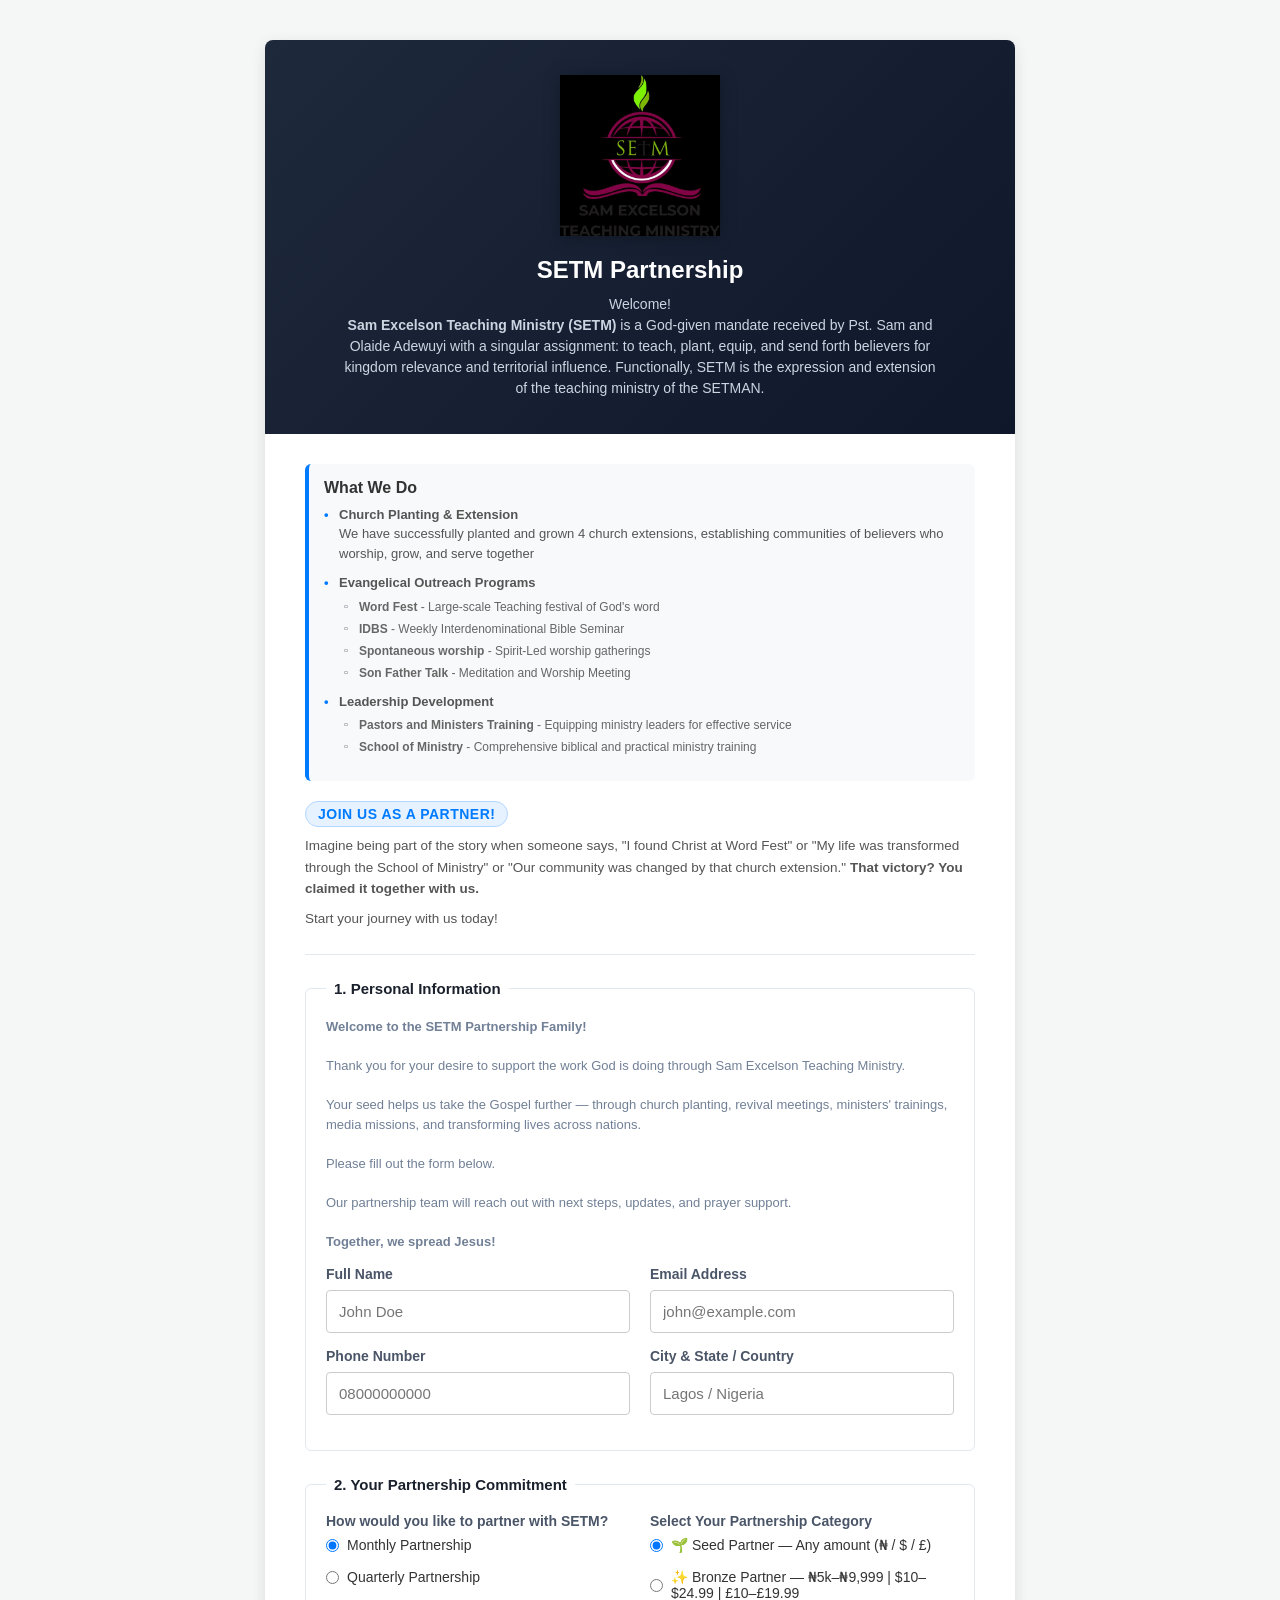
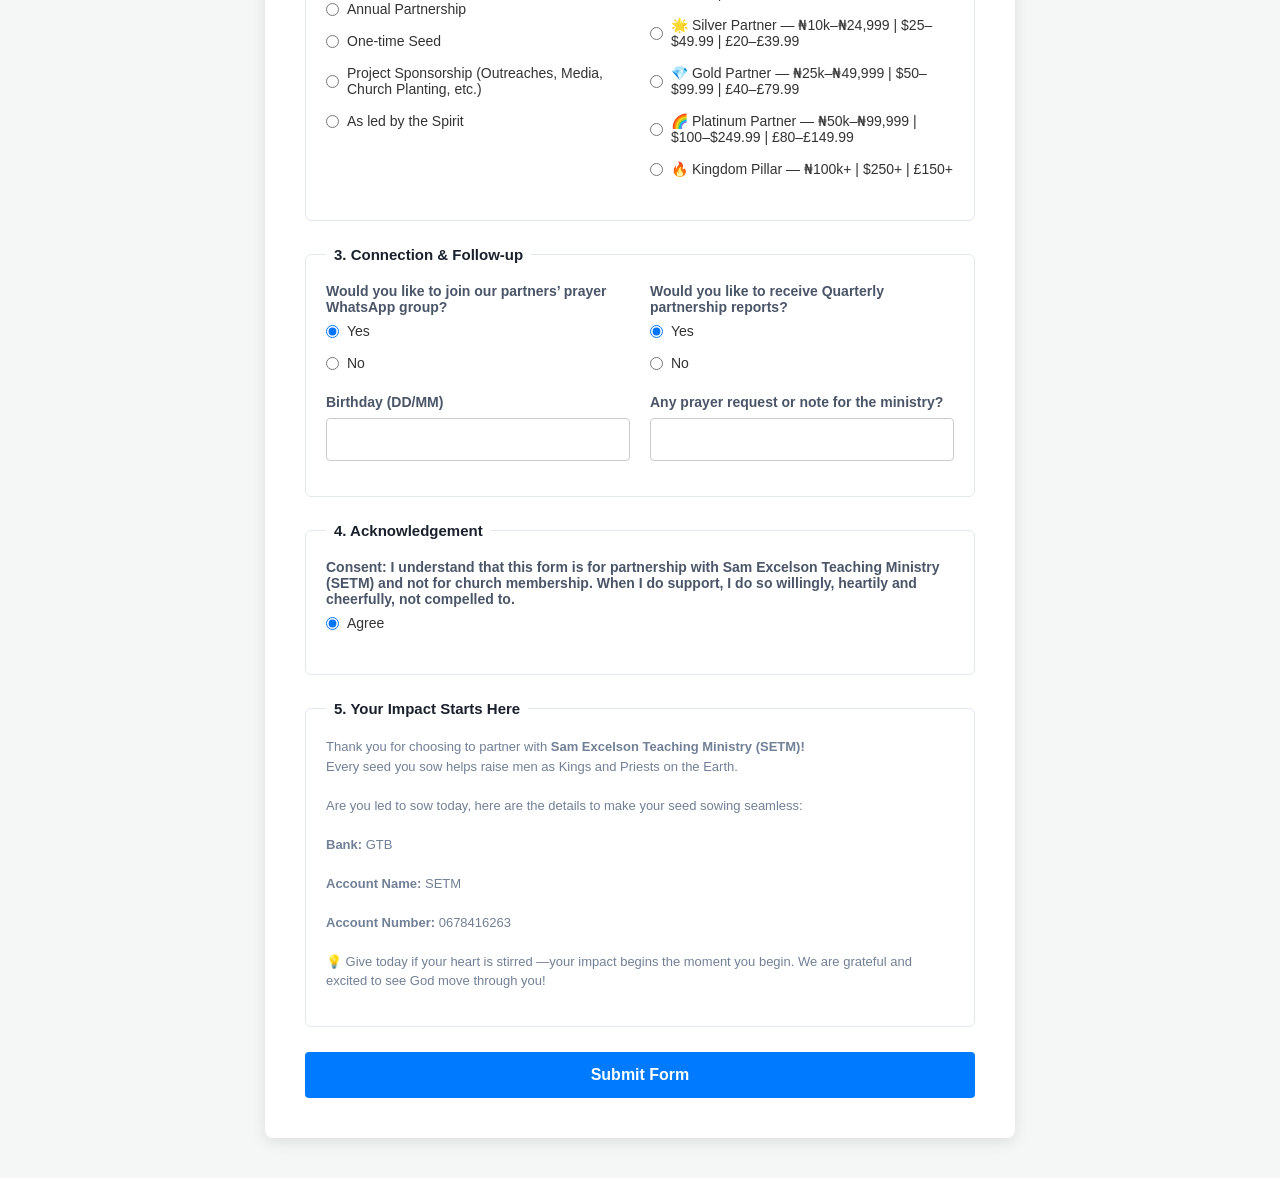
==== index.html @ a0354e4e "first commit" ====
<!DOCTYPE html>
<html lang="en">
<head>
    <meta charset="UTF-8">
    <meta name="viewport" content="width=device-width, initial-scale=1.0">
    <title>SETM Partnership Portal</title>
    <link rel="stylesheet" href="style.css">
</head>
<body>
    <div class="form-container">

        <div class="sleek-header-band">
            <!-- Added Logo Container Starts Here -->
            <div class="logo-container">
                <!-- Replace 'logo.png' with your actual image path or online image link -->
                <img src="logo.jpeg" alt="Church Logo" class="form-logo">
            </div>
            <!-- Added Logo Container Ends Here -->
            <!-- <div class="form-header"> -->
            <h2>SETM Partnership</h2>
            <p class="header-intro">Welcome!<br>
                <b>Sam Excelson Teaching Ministry (SETM)</b> is a God-given mandate received by Pst. Sam and Olaide Adewuyi with a singular assignment: to teach, plant, equip, and send forth believers for kingdom relevance and territorial influence. Functionally, SETM is the expression and extension of the teaching ministry of the SETMAN.
            </p>
        </div>
        <div class="form-body-content">
                <!-- Added What We Do Section Starts Here -->
            <div class="what-we-do">
                <h3>What We Do</h3>
                <ul>
                    <li><strong>Church Planting & Extension</strong>
                    <div>
                        We have successfully planted and grown 4 church extensions, establishing communities of believers who worship, grow, and serve together
                    </div>
                    </li>
                    <li><strong>Evangelical Outreach Programs</strong>
                        <ul class="sub-list">
                            <li><b>Word Fest</b> - Large-scale Teaching festival of God's word</li>
                            <li><strong>IDBS</strong> - Weekly Interdenominational Bible Seminar</li>
                            <li><strong>Spontaneous worship</strong> - Spirit-Led worship gatherings</li>
                            <li><strong>Son Father Talk</strong> - Meditation and Worship Meeting</li>
                        </ul>
                    </li>
                    <li><strong>Leadership Development</strong>
                        <ul class="sub-list">
                            <li><strong>Pastors and Ministers Training</strong> - Equipping ministry leaders for effective service</li>
                            <li><strong>School of Ministry</strong> - Comprehensive biblical and practical ministry training</li>
                        </ul>
                    </li>
                </ul>
            </div>
                <!-- Added What We Do Section Ends Here -->
            <div class="join-us-section">
                <div class="join-us-title-container">
                    <h3>Join Us as a Partner!</h3>
                </div>
                <p>Imagine being part of the story when someone says, "I found Christ at Word Fest" or "My life was transformed through the School of Ministry" or "Our community was changed by that church extension." <strong>That victory? You claimed it together with us.</strong>
                </p>
                <p>Start your journey with us today!</p>
            </div>

            <hr class="header-divider">


            <!-- Form Starts Here with Sections -->
            <form id="submissionForm">
                
                <!-- SECTION 1: Personal Details -->
                <fieldset class="form-section">
                    <legend class="section-title">1. Personal Information</legend>
                    <p class="section-desc">
                        <strong>Welcome to the SETM Partnership Family!</strong><br><br>

                        Thank you for your desire to support the work God is doing through Sam Excelson Teaching Ministry.<br><br>

                        Your seed helps us take the Gospel further — through church planting, revival meetings, ministers' trainings, media missions, and transforming lives across nations.<br><br>


                        Please fill out the form below.<br><br>

                        Our partnership team will reach out with next steps, updates, and prayer support.<br><br>

                        <strong>Together, we spread Jesus!</strong>
                    </p>
                    
                    <div class="form-row-group">
                        <div class="form-group">
                            <label for="name">Full Name</label>
                            <input type="text" id="name" required placeholder="John Doe">
                        </div>
                        
                        <div class="form-group">
                            <label for="email">Email Address</label>
                            <input type="email" id="email" required placeholder="john@example.com">
                        </div>
                    </div>
                    <div class="form-row-group">
                        <div class="form-group">
                            <label for="phone">Phone Number</label>
                            <input type="tel" id="phone" required placeholder="08000000000">
                        </div>
                        
                        <div class="form-group">
                            <label for="city">City & State / Country</label>
                            <input type="text" id="city" required placeholder="Lagos / Nigeria">
                        </div>
                    </div>
                </fieldset>

                <!-- SECTION 2: Preferences -->
                <fieldset class="form-section">
                    <legend class="section-title">2. Your Partnership Commitment</legend>
                    <!-- <p class="section-desc">Help us categorize your inquiry. Choosing the correct topic flags your ticket to the right department immediately to avoid delays.</p> -->
                    
                    <div class="form-row-group">
                        <div class="form-group">
                            <label>How would you like to partner with SETM?</label>
                            <div class="radio-group">
                                <label class="radio-label">
                                    <input type="radio" name="partnerWithSETM" value="Monthly Partnership" checked>
                                    Monthly Partnership
                                </label>
                                <label class="radio-label">
                                    <input type="radio" name="partnerWithSETM" value="Quarterly Partnership">
                                    Quarterly Partnership
                                </label>
                                <label class="radio-label">
                                    <input type="radio" name="partnerWithSETM" value="Annual Partnership">
                                    Annual Partnership
                                </label>
                                <label class="radio-label">
                                    <input type="radio" name="partnerWithSETM" value="One-time Seed">
                                    One-time Seed
                                </label>
                                <label class="radio-label">
                                    <input type="radio" name="partnerWithSETM" value="Project Sponsorship (Outreaches, Media, Church Planting, etc.)">
                                    Project Sponsorship (Outreaches, Media, Church Planting, etc.)
                                </label>
                                <label class="radio-label">
                                    <input type="radio" name="partnerWithSETM" value="As led by the Spirit">
                                    As led by the Spirit
                                </label>
                            </div>
                        </div>

                        <div class="form-group">
                            <label>Select Your Partnership Category</label>
                            <div class="radio-group">
                                <label class="radio-label">
                                    <input type="radio" name="partnerCategory" value="Seed Partner — Any amount (₦ / $ / £)" checked>
                                    🌱 Seed Partner — Any amount (₦ / $ / £)
                                </label>
                                <label class="radio-label">
                                    <input type="radio" name="partnerCategory" value="Bronze Partner — ₦5k–₦9,999 | $10–$24.99 | £10–£19.99">
                                    ✨ Bronze Partner — ₦5k–₦9,999 | $10–$24.99 | £10–£19.99
                                </label>
                                <label class="radio-label">
                                    <input type="radio" name="partnerCategory" value="Silver Partner — ₦10k–₦24,999 | $25–$49.99 | £20–£39.99">
                                    🌟 Silver Partner — ₦10k–₦24,999 | $25–$49.99 | £20–£39.99
                                </label>
                                <label class="radio-label">
                                    <input type="radio" name="partnerCategory" value="Gold Partner — ₦25k–₦49,999 | $50–$99.99 | £40–£79.99">
                                    💎 Gold Partner — ₦25k–₦49,999 | $50–$99.99 | £40–£79.99
                                </label>
                                <label class="radio-label">
                                    <input type="radio" name="partnerCategory" value="Platinum Partner — ₦50k–₦99,999 | $100–$249.99 | £80–£149.99">
                                    🌈 Platinum Partner — ₦50k–₦99,999 | $100–$249.99 | £80–£149.99
                                </label>
                                <label class="radio-label">
                                    <input type="radio" name="partnerCategory" value="Kingdom Pillar — ₦100k+ | $250+ | £150+">
                                    🔥 Kingdom Pillar — ₦100k+ | $250+ | £150+
                                </label>
                            </div>
                        </div>
                        
                        <!-- <div class="form-group">
                            <label for="topic">Submission Topic</label>
                            <select id="topic" required>
                                <option value="" disabled selected>Select a topic</option>
                                <option value="General Feedback">General Feedback</option>
                                <option value="Technical Support">Technical Support</option>
                                <option value="Content Contribution">Content Contribution</option>
                            </select>
                        </div> -->
                    </div>
                </fieldset>

                <!-- SECTION 3: Content -->
                <fieldset class="form-section">
                    <legend class="section-title">3. Connection & Follow-up</legend>
                    <!-- <p class="section-desc">Provide as many specific details as possible below. Include error codes, step-by-step logs, or full descriptions so our team can help you efficiently.</p> -->
                    
                    <!-- <div class="form-group">
                        <label for="message">Message / Details</label>
                        <textarea id="message" rows="5" required placeholder="Type your details here..."></textarea>
                    </div> -->
                    <div class="form-row-group">
                        <div class="form-group">
                            <label>Would you like to join our partners’ prayer WhatsApp group?</label>
                            <div class="radio-group">
                                <label class="radio-label">
                                    <input type="radio" name="joinWhatsapp" value="Yes" checked>
                                    Yes
                                </label>
                                <label class="radio-label">
                                    <input type="radio" name="joinWhatsapp" value="No">
                                    No
                                </label>
                            </div>
                        </div>

                        <div class="form-group">
                            <label>Would you like to receive Quarterly partnership reports?</label>
                            <div class="radio-group">
                                <label class="radio-label">
                                    <input type="radio" name="QuarterlyReports" value="Yes" checked>
                                    Yes
                                </label>
                                <label class="radio-label">
                                    <input type="radio" name="QuarterlyReports" value="No">
                                    No
                                </label>
                            </div>
                        </div>
                    </div>
                    <div class="form-row-group">
                        <div class="form-group">
                            <label for="birthday">Birthday (DD/MM)</label>
                            <input type="text" id="birthday" required placeholder="">
                        </div>
                        
                        <div class="form-group">
                            <label for="prayerrequest">Any prayer request or note for the ministry?</label>
                            <input type="text" id="prayerrequest" required placeholder="">
                        </div>
                    </div>
                </fieldset>

                <fieldset class="form-section">
                    <legend class="section-title">4. Acknowledgement</legend>
                    <!-- <p class="section-desc">Provide as many specific details as possible below. Include error codes, step-by-step logs, or full descriptions so our team can help you efficiently.</p> -->
                    
                    <!-- <div class="form-group">
                        <label for="message">Message / Details</label>
                        <textarea id="message" rows="5" required placeholder="Type your details here..."></textarea>
                    </div> -->
                    <!-- <div class="form-row-group"> -->
                    <div class="form-group">
                        <label><strong>Consent:</strong>
                            I understand that this form is for partnership with Sam Excelson Teaching Ministry (SETM) and not for church membership. When I do support, I do so willingly, heartily and cheerfully, not compelled to.
                        </label>
                        <div class="radio-group">
                            <label class="radio-label">
                                <input type="radio" name="consent" value="Agree" checked>
                                Agree
                            </label>
                        </div>
                    </div>
                    <!-- </div> -->
                </fieldset>

                <fieldset class="form-section">
                    <legend class="section-title">5. Your Impact Starts Here</legend>
                    <p class="section-desc">
                        Thank you for choosing to partner with <strong>Sam Excelson Teaching Ministry (SETM)!</strong><br>
                        Every seed you sow helps raise men as Kings and Priests on the Earth.<br><br>


                        Are you led to sow today, here are the details to make your seed sowing seamless:<br><br>


                        <strong>Bank:</strong> GTB<br><br>

                        <strong>Account Name:</strong> SETM<br><br>

                        <strong>Account Number:</strong> 0678416263<br><br>


                        💡 Give today if your heart is stirred —your impact begins the moment you begin. We are grateful and excited to see God move through you!
                    </p>
                    
                    <!-- <div class="form-group">
                        <label for="message">Message / Details</label>
                        <textarea id="message" rows="5" required placeholder="Type your details here..."></textarea>
                    </div> -->
                </fieldset>
                
                <button type="submit" id="submitBtn" class="submit-btn">Submit Form</button>
            </form>
        </div>
    </div>
    <script src="script.js"></script>
</body>
</html>
---- style.css ----
* {
    box-sizing: border-box;
    margin: 0;
    padding: 0;
    font-family: 'Segoe UI', Tahoma, Geneva, Verdana, sans-serif;
}

body {
    background-color: #f4f7f6;
    display: flex;
    justify-content: center;
    align-items: center;
    min-height: 100vh;
    padding: 40px 20px;
}

.form-container {
    background-color: #ffffff;
    border-radius: 8px;
    box-shadow: 0 4px 15px rgba(0, 0, 0, 0.1);
    width: 100%;
    max-width: 750px;
    overflow: hidden; /* Essential: keeps background corners locked within border radius */
}

/* --- NEW: Sleek Full Width Header Band Styles --- */
.sleek-header-band {
    background: linear-gradient(135deg, #1e293b 0%, #0f172a 100%); /* Elegant Dark Slate/Blue mix */
    padding: 35px 40px;
    text-align: center;
    color: #ffffff;
}

.logo-container {
    display: flex;
    justify-content: center;
    align-items: center;
    margin-bottom: 20px;
    width: 100%;
}

.form-logo {
    max-width: 160px;
    height: auto;
    object-fit: contain;
    /* Optional look: adds high-contrast separation if your logo has dark background colors */
    filter: drop-shadow(0px 2px 8px rgba(0,0,0,0.3)); 
}

.sleek-header-band h2 {
    color: #ffffff;
    font-size: 24px;
    font-weight: 700;
    margin-bottom: 10px;
}

.header-intro {
    color: #cbd5e1; /* Smooth light grey text contrast */
    font-size: 14px;
    line-height: 1.5;
    max-width: 600px;
    margin: 0 auto;
}

/* Form Body Wrapper for proper layout padding */
.form-body-content {
    padding: 30px 40px 40px 40px;
}

/* Divider adjustment */
.header-divider {
    border: 0;
    height: 1px;
    background: #e2e8f0;
    margin-top: 25px;
    margin-bottom: 25px;
}

/* Rest of your existing list layouts */
.what-we-do {
    background-color: #f8f9fa;
    padding: 15px;
    border-radius: 6px;
    border-left: 4px solid #007bff;
    text-align: left;
}

.what-we-do h3 {
    font-size: 16px;
    color: #333333;
    margin-bottom: 8px;
    font-weight: 700;
}

.what-we-do ul {
    list-style-type: none;
}

.what-we-do li {
    font-size: 13px;
    line-height: 1.5;
    color: #555555;
    margin-bottom: 10px;
    position: relative;
    padding-left: 15px;
}

.what-we-do li::before {
    content: "•";
    color: #007bff;
    font-weight: bold;
    position: absolute;
    left: 0;
    top: 0;
}

.sub-list {
    margin-top: 5px;
    margin-left: 5px;
}

.sub-list li {
    font-size: 12px;
    color: #666666;
    margin-bottom: 4px;
    padding-left: 15px;
}

.sub-list li::before {
    content: "▫";
    color: #6c757d;
    font-size: 11px;
}

.join-us-section {
    margin-top: 20px;
    text-align: left;
}

.join-us-section h3 {
    font-size: 14px;
    background-color: #e6f2ff;
    color: #007bff;
    font-weight: bold;
    padding: 4px 12px;
    border-radius: 20px;
    border: 1px solid #b3d7ff;
    text-transform: uppercase;
    letter-spacing: 0.5px;
    display: inline-block;
}

.join-us-section p {
    font-size: 13.5px;
    line-height: 1.6;
    color: #555555;
    text-align: left;
    margin-top: 8px;
}

/* Sections Layout panels */
.form-section {
    border: 1px solid #e2e8f0;
    border-radius: 6px;
    padding: 20px;
    margin-bottom: 25px;
    background-color: #fff;
}

.section-title {
    font-size: 15px;
    font-weight: bold;
    color: #1a202c;
    padding: 0 8px;
}

.section-desc {
    font-size: 13px;
    color: #718096;
    margin-bottom: 15px;
    line-height: 1.5;
}

.form-group {
    margin-bottom: 15px;
}

label {
    display: block;
    margin-bottom: 8px;
    color: #4a5568;
    font-weight: 600;
    font-size: 14px;
}

input[type="text"],
input[type="email"],
input[type="tel"],
select,
textarea {
    width: 100%;
    padding: 12px;
    border: 1px solid #cccccc;
    border-radius: 4px;
    font-size: 15px;
    color: #333333;
    transition: border-color 0.3s ease;
}

input:focus,
select:focus,
textarea:focus {
    outline: none;
    border-color: #007bff;
}

textarea {
    resize: vertical;
}

@media (min-width: 600px) {
    .form-row-group {
        display: flex;
        gap: 20px;
    }
    .form-row-group .form-group {
        flex: 1;
    }
}

.radio-group {
    display: flex;
    flex-direction: column;
    gap: 8px;
    margin-top: 5px;
}

.radio-label {
    display: flex;
    align-items: center;
    gap: 8px;
    font-weight: normal;
    font-size: 14px;
    color: #333333;
    cursor: pointer;
}

.submit-btn {
    width: 100%;
    background-color: #007bff;
    color: white;
    padding: 14px;
    border: none;
    border-radius: 4px;
    font-size: 16px;
    font-weight: bold;
    cursor: pointer;
    transition: background-color 0.3s ease;
}

.submit-btn:hover {
    background-color: #0056b3;
}
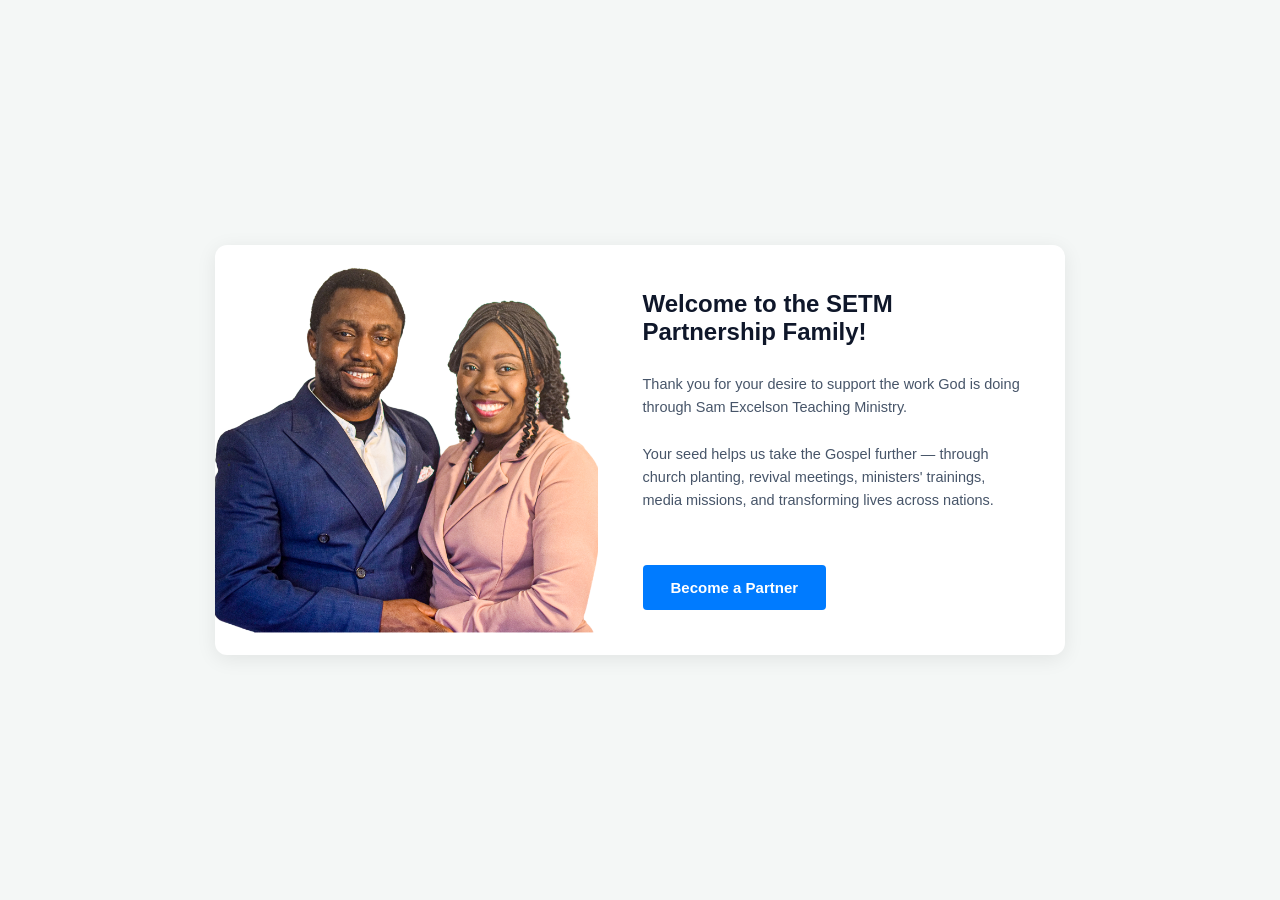
==== commit 7c2dcb1d: "added a home page" ====
--- a/index.html
+++ b/index.html
@@ -3,291 +3,44 @@
 <head>
     <meta charset="UTF-8">
     <meta name="viewport" content="width=device-width, initial-scale=1.0">
-    <title>SETM Partnership Portal</title>
+    <title>SETM Partnership Home</title>
     <link rel="stylesheet" href="style.css">
+    <link rel="icon" type="image/png" href="logo.jpeg">
+
 </head>
 <body>
-    <div class="form-container">
+    <div class="founder-split-card">
+        
+        <!-- Left Side: Full Height Image -->
+        <div class="founder-image-side">
+            <!-- Replace 'founder.jpg' with your actual image file path -->
+            <img src="setman.png" alt="Founder Portrait" class="full-portrait">
+        </div>
 
-        <div class="sleek-header-band">
-            <!-- Added Logo Container Starts Here -->
-            <div class="logo-container">
-                <!-- Replace 'logo.png' with your actual image path or online image link -->
-                <img src="logo.jpeg" alt="Church Logo" class="form-logo">
-            </div>
-            <!-- Added Logo Container Ends Here -->
-            <!-- <div class="form-header"> -->
-            <h2>SETM Partnership</h2>
-            <p class="header-intro">Welcome!<br>
-                <b>Sam Excelson Teaching Ministry (SETM)</b> is a God-given mandate received by Pst. Sam and Olaide Adewuyi with a singular assignment: to teach, plant, equip, and send forth believers for kingdom relevance and territorial influence. Functionally, SETM is the expression and extension of the teaching ministry of the SETMAN.
-            </p>
-        </div>
-        <div class="form-body-content">
-                <!-- Added What We Do Section Starts Here -->
-            <div class="what-we-do">
-                <h3>What We Do</h3>
-                <ul>
-                    <li><strong>Church Planting & Extension</strong>
-                    <div>
-                        We have successfully planted and grown 4 church extensions, establishing communities of believers who worship, grow, and serve together
-                    </div>
-                    </li>
-                    <li><strong>Evangelical Outreach Programs</strong>
-                        <ul class="sub-list">
-                            <li><b>Word Fest</b> - Large-scale Teaching festival of God's word</li>
-                            <li><strong>IDBS</strong> - Weekly Interdenominational Bible Seminar</li>
-                            <li><strong>Spontaneous worship</strong> - Spirit-Led worship gatherings</li>
-                            <li><strong>Son Father Talk</strong> - Meditation and Worship Meeting</li>
-                        </ul>
-                    </li>
-                    <li><strong>Leadership Development</strong>
-                        <ul class="sub-list">
-                            <li><strong>Pastors and Ministers Training</strong> - Equipping ministry leaders for effective service</li>
-                            <li><strong>School of Ministry</strong> - Comprehensive biblical and practical ministry training</li>
-                        </ul>
-                    </li>
-                </ul>
-            </div>
-                <!-- Added What We Do Section Ends Here -->
-            <div class="join-us-section">
-                <div class="join-us-title-container">
-                    <h3>Join Us as a Partner!</h3>
-                </div>
-                <p>Imagine being part of the story when someone says, "I found Christ at Word Fest" or "My life was transformed through the School of Ministry" or "Our community was changed by that church extension." <strong>That victory? You claimed it together with us.</strong>
-                </p>
-                <p>Start your journey with us today!</p>
+        <!-- Right Side: Header, Bio Write-up, and Action Button -->
+        <div class="founder-content-side">
+            <div class="content-header">
+                <h2>Welcome to the SETM Partnership Family!</h2>
+                <!-- <p class="subtitle">The vision and passion driving our platform.</p> -->
             </div>
 
-            <hr class="header-divider">
+            <div class="founder-writeup">
+                <!-- <h3></h3> -->
+                <p>
+                    <br>Thank you for your desire to support the work God is doing through Sam Excelson Teaching Ministry.<br><br>
 
+                    Your seed helps us take the Gospel further — through church planting, revival meetings, ministers' trainings, media missions, and transforming lives across nations.<br><br>
+                </p>
+                <!-- <p>Every submission we receive helps refine our roadmap. Whether you are seeking technical support, submitting a feature suggestion, or joining our community initiatives, your voice actively shapes what we build next.</p>
+                <strong></strong><br><br> -->                        
+            </div>
 
-            <!-- Form Starts Here with Sections -->
-            <form id="submissionForm">
-                
-                <!-- SECTION 1: Personal Details -->
-                <fieldset class="form-section">
-                    <legend class="section-title">1. Personal Information</legend>
-                    <p class="section-desc">
-                        <strong>Welcome to the SETM Partnership Family!</strong><br><br>
+            <!-- Call to Action Button connecting to your Form Page -->
+            <div class="cta-wrapper">
+                <a href="form.html" class="action-btn">Become a Partner</a>
+            </div>
+        </div>
 
-                        Thank you for your desire to support the work God is doing through Sam Excelson Teaching Ministry.<br><br>
-
-                        Your seed helps us take the Gospel further — through church planting, revival meetings, ministers' trainings, media missions, and transforming lives across nations.<br><br>
-
-
-                        Please fill out the form below.<br><br>
-
-                        Our partnership team will reach out with next steps, updates, and prayer support.<br><br>
-
-                        <strong>Together, we spread Jesus!</strong>
-                    </p>
-                    
-                    <div class="form-row-group">
-                        <div class="form-group">
-                            <label for="name">Full Name</label>
-                            <input type="text" id="name" required placeholder="John Doe">
-                        </div>
-                        
-                        <div class="form-group">
-                            <label for="email">Email Address</label>
-                            <input type="email" id="email" required placeholder="john@example.com">
-                        </div>
-                    </div>
-                    <div class="form-row-group">
-                        <div class="form-group">
-                            <label for="phone">Phone Number</label>
-                            <input type="tel" id="phone" required placeholder="08000000000">
-                        </div>
-                        
-                        <div class="form-group">
-                            <label for="city">City & State / Country</label>
-                            <input type="text" id="city" required placeholder="Lagos / Nigeria">
-                        </div>
-                    </div>
-                </fieldset>
-
-                <!-- SECTION 2: Preferences -->
-                <fieldset class="form-section">
-                    <legend class="section-title">2. Your Partnership Commitment</legend>
-                    <!-- <p class="section-desc">Help us categorize your inquiry. Choosing the correct topic flags your ticket to the right department immediately to avoid delays.</p> -->
-                    
-                    <div class="form-row-group">
-                        <div class="form-group">
-                            <label>How would you like to partner with SETM?</label>
-                            <div class="radio-group">
-                                <label class="radio-label">
-                                    <input type="radio" name="partnerWithSETM" value="Monthly Partnership" checked>
-                                    Monthly Partnership
-                                </label>
-                                <label class="radio-label">
-                                    <input type="radio" name="partnerWithSETM" value="Quarterly Partnership">
-                                    Quarterly Partnership
-                                </label>
-                                <label class="radio-label">
-                                    <input type="radio" name="partnerWithSETM" value="Annual Partnership">
-                                    Annual Partnership
-                                </label>
-                                <label class="radio-label">
-                                    <input type="radio" name="partnerWithSETM" value="One-time Seed">
-                                    One-time Seed
-                                </label>
-                                <label class="radio-label">
-                                    <input type="radio" name="partnerWithSETM" value="Project Sponsorship (Outreaches, Media, Church Planting, etc.)">
-                                    Project Sponsorship (Outreaches, Media, Church Planting, etc.)
-                                </label>
-                                <label class="radio-label">
-                                    <input type="radio" name="partnerWithSETM" value="As led by the Spirit">
-                                    As led by the Spirit
-                                </label>
-                            </div>
-                        </div>
-
-                        <div class="form-group">
-                            <label>Select Your Partnership Category</label>
-                            <div class="radio-group">
-                                <label class="radio-label">
-                                    <input type="radio" name="partnerCategory" value="Seed Partner — Any amount (₦ / $ / £)" checked>
-                                    🌱 Seed Partner — Any amount (₦ / $ / £)
-                                </label>
-                                <label class="radio-label">
-                                    <input type="radio" name="partnerCategory" value="Bronze Partner — ₦5k–₦9,999 | $10–$24.99 | £10–£19.99">
-                                    ✨ Bronze Partner — ₦5k–₦9,999 | $10–$24.99 | £10–£19.99
-                                </label>
-                                <label class="radio-label">
-                                    <input type="radio" name="partnerCategory" value="Silver Partner — ₦10k–₦24,999 | $25–$49.99 | £20–£39.99">
-                                    🌟 Silver Partner — ₦10k–₦24,999 | $25–$49.99 | £20–£39.99
-                                </label>
-                                <label class="radio-label">
-                                    <input type="radio" name="partnerCategory" value="Gold Partner — ₦25k–₦49,999 | $50–$99.99 | £40–£79.99">
-                                    💎 Gold Partner — ₦25k–₦49,999 | $50–$99.99 | £40–£79.99
-                                </label>
-                                <label class="radio-label">
-                                    <input type="radio" name="partnerCategory" value="Platinum Partner — ₦50k–₦99,999 | $100–$249.99 | £80–£149.99">
-                                    🌈 Platinum Partner — ₦50k–₦99,999 | $100–$249.99 | £80–£149.99
-                                </label>
-                                <label class="radio-label">
-                                    <input type="radio" name="partnerCategory" value="Kingdom Pillar — ₦100k+ | $250+ | £150+">
-                                    🔥 Kingdom Pillar — ₦100k+ | $250+ | £150+
-                                </label>
-                            </div>
-                        </div>
-                        
-                        <!-- <div class="form-group">
-                            <label for="topic">Submission Topic</label>
-                            <select id="topic" required>
-                                <option value="" disabled selected>Select a topic</option>
-                                <option value="General Feedback">General Feedback</option>
-                                <option value="Technical Support">Technical Support</option>
-                                <option value="Content Contribution">Content Contribution</option>
-                            </select>
-                        </div> -->
-                    </div>
-                </fieldset>
-
-                <!-- SECTION 3: Content -->
-                <fieldset class="form-section">
-                    <legend class="section-title">3. Connection & Follow-up</legend>
-                    <!-- <p class="section-desc">Provide as many specific details as possible below. Include error codes, step-by-step logs, or full descriptions so our team can help you efficiently.</p> -->
-                    
-                    <!-- <div class="form-group">
-                        <label for="message">Message / Details</label>
-                        <textarea id="message" rows="5" required placeholder="Type your details here..."></textarea>
-                    </div> -->
-                    <div class="form-row-group">
-                        <div class="form-group">
-                            <label>Would you like to join our partners’ prayer WhatsApp group?</label>
-                            <div class="radio-group">
-                                <label class="radio-label">
-                                    <input type="radio" name="joinWhatsapp" value="Yes" checked>
-                                    Yes
-                                </label>
-                                <label class="radio-label">
-                                    <input type="radio" name="joinWhatsapp" value="No">
-                                    No
-                                </label>
-                            </div>
-                        </div>
-
-                        <div class="form-group">
-                            <label>Would you like to receive Quarterly partnership reports?</label>
-                            <div class="radio-group">
-                                <label class="radio-label">
-                                    <input type="radio" name="QuarterlyReports" value="Yes" checked>
-                                    Yes
-                                </label>
-                                <label class="radio-label">
-                                    <input type="radio" name="QuarterlyReports" value="No">
-                                    No
-                                </label>
-                            </div>
-                        </div>
-                    </div>
-                    <div class="form-row-group">
-                        <div class="form-group">
-                            <label for="birthday">Birthday (DD/MM)</label>
-                            <input type="text" id="birthday" required placeholder="">
-                        </div>
-                        
-                        <div class="form-group">
-                            <label for="prayerrequest">Any prayer request or note for the ministry?</label>
-                            <input type="text" id="prayerrequest" required placeholder="">
-                        </div>
-                    </div>
-                </fieldset>
-
-                <fieldset class="form-section">
-                    <legend class="section-title">4. Acknowledgement</legend>
-                    <!-- <p class="section-desc">Provide as many specific details as possible below. Include error codes, step-by-step logs, or full descriptions so our team can help you efficiently.</p> -->
-                    
-                    <!-- <div class="form-group">
-                        <label for="message">Message / Details</label>
-                        <textarea id="message" rows="5" required placeholder="Type your details here..."></textarea>
-                    </div> -->
-                    <!-- <div class="form-row-group"> -->
-                    <div class="form-group">
-                        <label><strong>Consent:</strong>
-                            I understand that this form is for partnership with Sam Excelson Teaching Ministry (SETM) and not for church membership. When I do support, I do so willingly, heartily and cheerfully, not compelled to.
-                        </label>
-                        <div class="radio-group">
-                            <label class="radio-label">
-                                <input type="radio" name="consent" value="Agree" checked>
-                                Agree
-                            </label>
-                        </div>
-                    </div>
-                    <!-- </div> -->
-                </fieldset>
-
-                <fieldset class="form-section">
-                    <legend class="section-title">5. Your Impact Starts Here</legend>
-                    <p class="section-desc">
-                        Thank you for choosing to partner with <strong>Sam Excelson Teaching Ministry (SETM)!</strong><br>
-                        Every seed you sow helps raise men as Kings and Priests on the Earth.<br><br>
-
-
-                        Are you led to sow today, here are the details to make your seed sowing seamless:<br><br>
-
-
-                        <strong>Bank:</strong> GTB<br><br>
-
-                        <strong>Account Name:</strong> SETM<br><br>
-
-                        <strong>Account Number:</strong> 0678416263<br><br>
-
-
-                        💡 Give today if your heart is stirred —your impact begins the moment you begin. We are grateful and excited to see God move through you!
-                    </p>
-                    
-                    <!-- <div class="form-group">
-                        <label for="message">Message / Details</label>
-                        <textarea id="message" rows="5" required placeholder="Type your details here..."></textarea>
-                    </div> -->
-                </fieldset>
-                
-                <button type="submit" id="submitBtn" class="submit-btn">Submit Form</button>
-            </form>
-        </div>
     </div>
-    <script src="script.js"></script>
 </body>
 </html>
--- a/style.css
+++ b/style.css
@@ -261,3 +261,111 @@
 .submit-btn:hover {
     background-color: #0056b3;
 }
+
+/* --- Balanced Side-by-Side Split Screen Layout --- */
+
+/* Main Card Container */
+.founder-split-card {
+    background-color: #ffffff;
+    border-radius: 12px;
+    box-shadow: 0 4px 20px rgba(0, 0, 0, 0.08);
+    width: 100%;
+    max-width: 850px; /* Gives the layout plenty of breathing room side-by-side */
+    display: flex;
+    flex-direction: column; /* Stacks vertically on mobile views by default */
+    overflow: hidden;
+}
+
+/* Left Image Block */
+.founder-image-side {
+    width: 100%;
+    height: 300px; /* Set height for mobile screens */
+}
+
+.full-portrait {
+    width: 100%;
+    height: 100%;
+    object-fit: cover; /* Forces the image to seamlessly fill the block without stretching */
+}
+
+/* Right Content Block */
+.founder-content-side {
+    padding: 40px;
+    display: flex;
+    flex-direction: column;
+    justify-content: center; /* Centers text vertically if the image is tall */
+}
+
+.content-header h2 {
+    font-size: 24px;
+    color: #0f172a;
+    margin-bottom: 4px;
+}
+
+.content-header .subtitle {
+    font-size: 14px;
+    color: #64748b;
+    margin-bottom: 25px;
+}
+
+.founder-writeup {
+    text-align: left;
+    margin-bottom: 30px;
+}
+
+.founder-writeup h3 {
+    font-size: 17px;
+    color: #1e293b;
+    margin-bottom: 12px;
+    font-weight: 700;
+}
+
+.founder-writeup p {
+    font-size: 14.5px;
+    line-height: 1.6;
+    color: #475569;
+    margin-bottom: 15px;
+}
+
+.founder-writeup p:last-child {
+    margin-bottom: 0;
+}
+
+/* Action Button Container */
+.cta-wrapper {
+    display: flex;
+    justify-content: flex-start; /* Aligns button to the left side matching the text */
+}
+
+.action-btn {
+    display: inline-block;
+    background-color: #007bff;
+    color: white;
+    padding: 14px 28px;
+    text-decoration: none;
+    border-radius: 4px;
+    font-size: 15px;
+    font-weight: bold;
+    transition: background-color 0.3s ease;
+}
+
+.action-btn:hover {
+    background-color: #0056b3;
+}
+
+/* --- Media Query: Side-by-Side Activation for Tablets and Desktops --- */
+@media (min-width: 700px) {
+    .founder-split-card {
+        flex-direction: row; /* Converts layout to side-by-side grid */
+    }
+
+    .founder-image-side {
+        width: 45%; /* Image occupies 45% of the card width */
+        height: auto; /* Scales vertical height dynamically to match text block */
+    }
+
+    .founder-content-side {
+        width: 55%; /* Text content occupies 55% of the card width */
+        padding: 45px;
+    }
+}
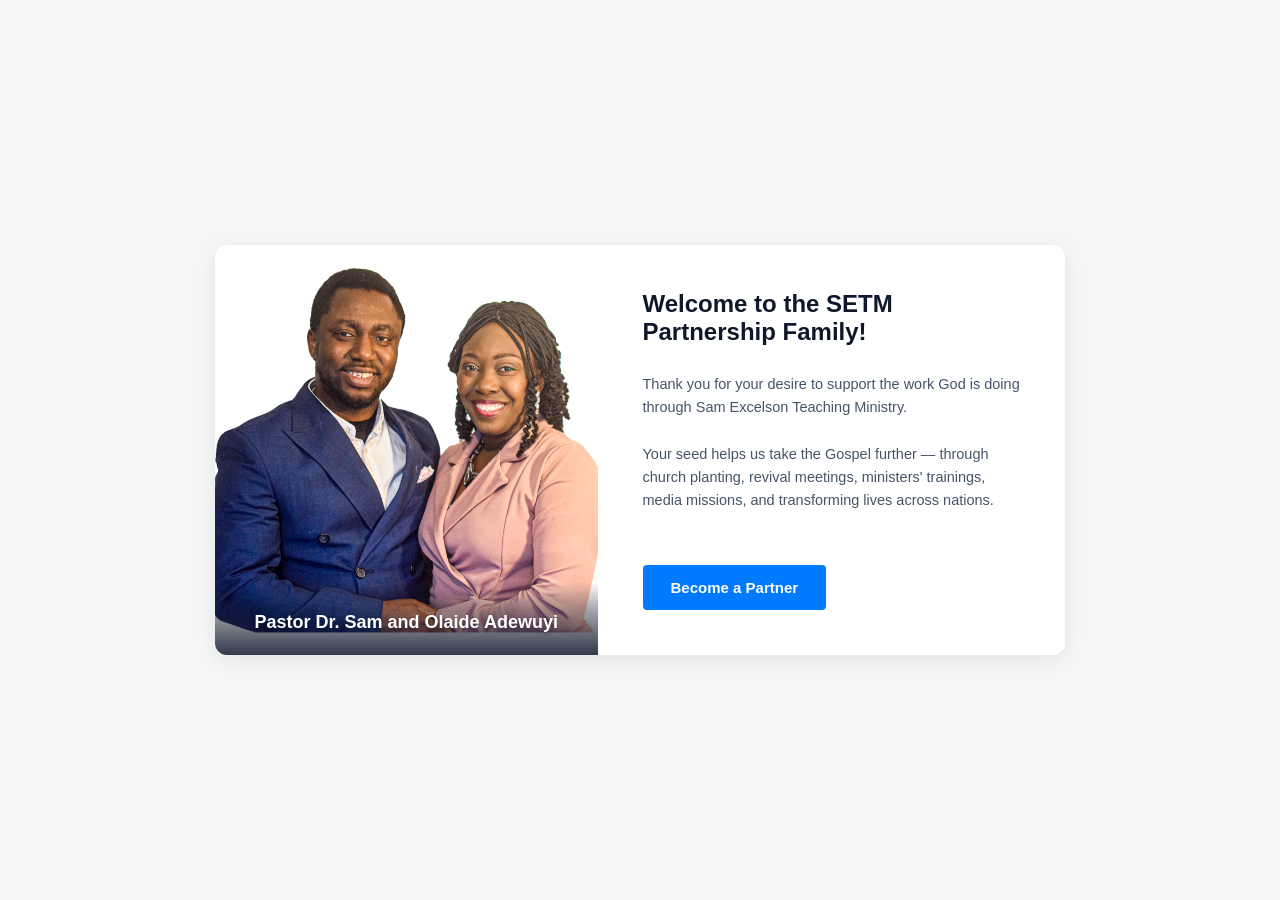
==== commit 768549bd: "added name under setman picture" ====
--- a/index.html
+++ b/index.html
@@ -15,6 +15,10 @@
         <div class="founder-image-side">
             <!-- Replace 'founder.jpg' with your actual image file path -->
             <img src="setman.png" alt="Founder Portrait" class="full-portrait">
+            <div class="founder-name-overlay">
+                <h4>Pastor Dr. Sam and Olaide Adewuyi</h4>
+                <!-- <p>Founder & CEO</p> -->
+            </div>
         </div>
 
         <!-- Right Side: Header, Bio Write-up, and Action Button -->
--- a/style.css
+++ b/style.css
@@ -11,7 +11,7 @@
     justify-content: center;
     align-items: center;
     min-height: 100vh;
-    padding: 40px 20px;
+    padding: 30px 12px;
 }
 
 .form-container {
@@ -276,17 +276,46 @@
     overflow: hidden;
 }
 
-/* Left Image Block */
 .founder-image-side {
-    width: 100%;
-    height: 300px; /* Set height for mobile screens */
+    position: relative; /* Essential for floating items over the photo layer */
+    width: 100%;
+    height: 350px; /* Enhanced height for mobile screen views */
 }
 
 .full-portrait {
     width: 100%;
     height: 100%;
-    object-fit: cover; /* Forces the image to seamlessly fill the block without stretching */
-}
+    object-fit: cover; /* Keeps image looking proportional */
+}
+
+/* Beautiful Translucent Gradient Caption Panel Overlay */
+.founder-name-overlay {
+    position: absolute;
+    bottom: 0;
+    left: 0;
+    width: 100%;
+    /* Smooth gradient layer: transparent to translucent charcoal drop */
+    background: linear-gradient(to top, rgba(15, 23, 42, 0.85) 0%, rgba(15, 23, 42, 0.4) 60%, rgba(15, 23, 42, 0) 100%);
+    padding: 30px 20px 20px 20px; /* Generous top padding for smooth gradient fall */
+    text-align: center;
+    color: #ffffff;
+    box-sizing: border-box;
+}
+
+.founder-name-overlay h4 {
+    font-size: 18px;
+    font-weight: 700;
+    margin-bottom: 2px;
+    text-shadow: 0 2px 4px rgba(0, 0, 0, 0.3); /* Protects readability */
+}
+
+/* .founder-name-overlay p {
+    font-size: 11px;
+    color: #cbd5e1;
+    text-transform: uppercase;
+    letter-spacing: 1.5px;
+    font-weight: 600;
+} */
 
 /* Right Content Block */
 .founder-content-side {
@@ -354,18 +383,22 @@
 }
 
 /* --- Media Query: Side-by-Side Activation for Tablets and Desktops --- */
+
+
+/* --- Split Screen View: Activates for Tablets and Desktops --- */
 @media (min-width: 700px) {
     .founder-split-card {
-        flex-direction: row; /* Converts layout to side-by-side grid */
+        flex-direction: row;
+        max-width: 850px;
     }
 
     .founder-image-side {
-        width: 45%; /* Image occupies 45% of the card width */
-        height: auto; /* Scales vertical height dynamically to match text block */
+        width: 45%;
+        height: auto; /* Lets the picture fill 100% of the row vertical frame height naturally */
     }
-
+    
     .founder-content-side {
-        width: 55%; /* Text content occupies 55% of the card width */
+        width: 55%;
         padding: 45px;
     }
 }
